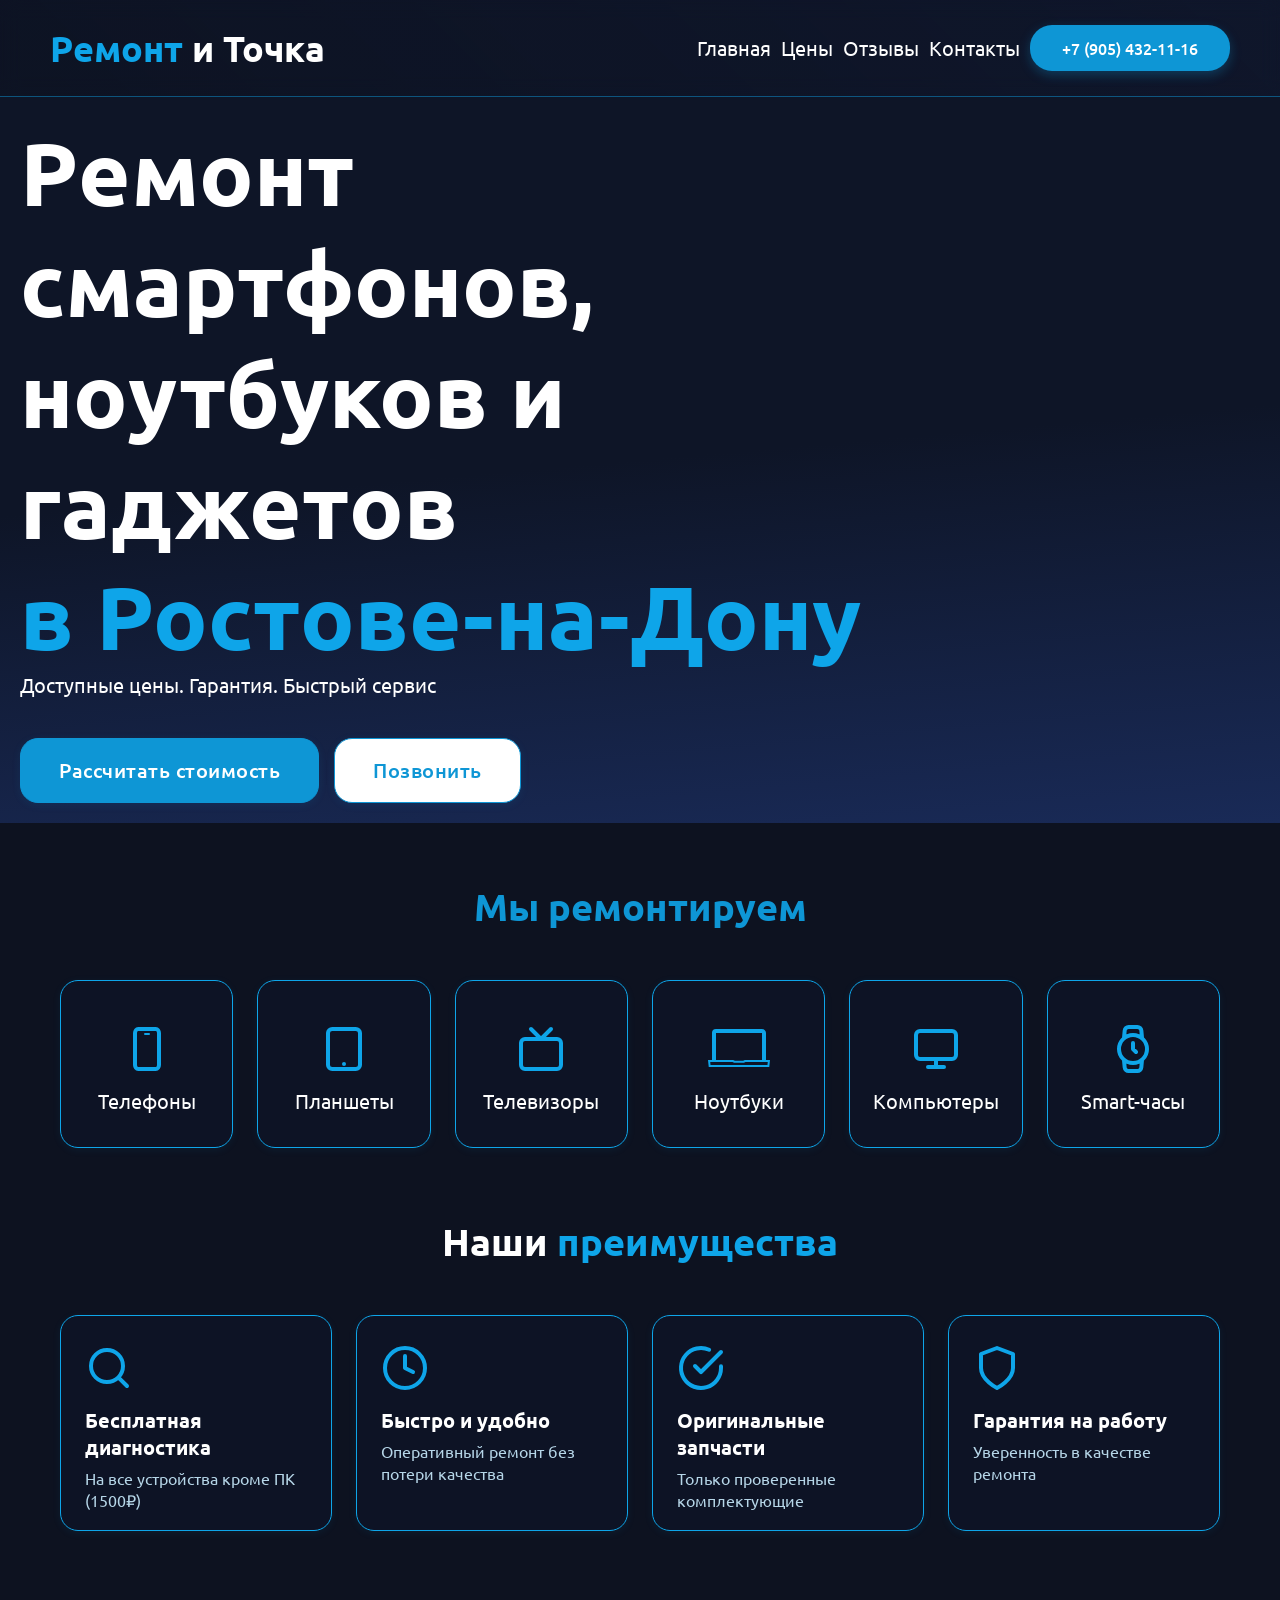
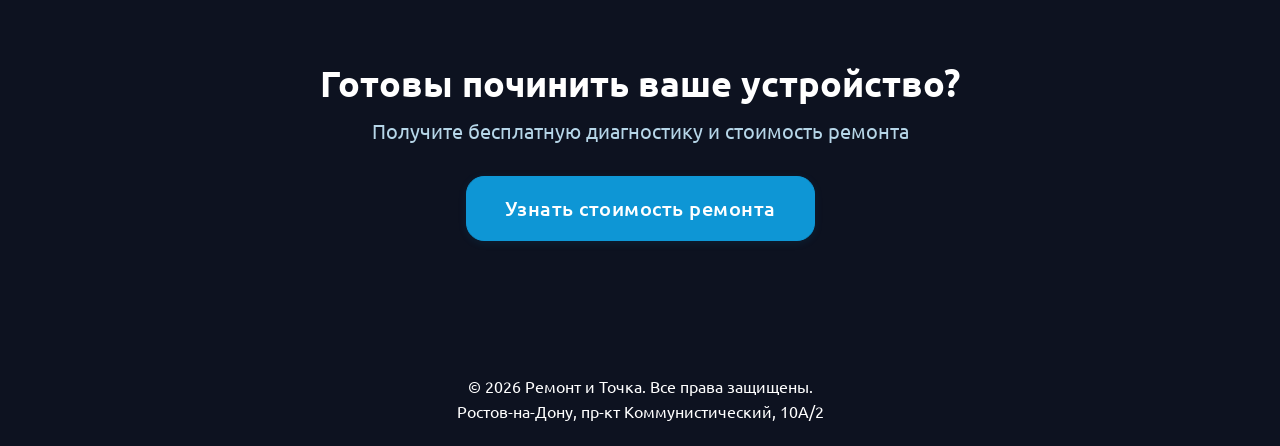
==== index.html @ 75913797 "First commit" ====
<!DOCTYPE html>
<html lang="ru">
<head>
    <meta charset="UTF-8">
    <meta name="viewport" content="width=device-width, initial-scale=1.0">
    <title>Ремонт и Точка - Ремонт гаджетов в Ростове-на-Дону</title>
    <link rel="stylesheet" href="css/main.css">
    <link rel="stylesheet" href="css/index.css">
</head>
<body>
    <header>
            <h1><span style="color: #0EA5E9;">Ремонт</span> и Точка</h1>
            <nav>
                <a href="index.html">Главная</a>    
                <a href="price.html">Цены</a>
                <a href="reviews.html">Отзывы</a>
                <a href="contacts.html">Контакты</a>
                <a href="tel:+79054321116" class="call-button">+7 (905) 432-11-16</a>
            </nav>
    </header>

    <section class="intro">
        <div class="intro_info-block">
            <div class="intro_info-block_text">
                <h2>Ремонт<br>смартфонов,<br>ноутбуков и <br>гаджетов <br> <span style="color: #0EA5E9;">в Ростове-на-Дону</span></h2>
                <p>Доступные цены. Гарантия. Быстрый сервис</p>
            </div>
            <div class="intro_info-block_buttons">
                <a href="price.html"price-button">Рассчитать стоимость</a>
                <a href="tel:+79054321116" class="call-button">Позвонить</a>
            </div>
        </div>
        <div class="intro_image">
            <img src="images/logo.png" alt="logo-image" height="800px" width="auto">
        </div>
    </section>

    <section class="repair-list">
        <h2>Мы ремонтируем</h2>
        <div class="repair-list-items">
            <div class="repair-list-card">
                <img src="icons/smartphone-ico.svg" alt="Телефоны">
                <span>Телефоны</span>
            </div>
            <div class="repair-list-card">
                <img src="icons/tablet-ico.svg" alt="Планшеты">
                <span>Планшеты</span>
            </div>
            <div class="repair-list-card">
                <img src="icons/tv-ico.svg" alt="Телевизоры">
                <span>Телевизоры</span>
            </div>
            <div class="repair-list-card">
                <img src="icons/laptop-ico.svg" alt="Ноутбуки">
                <span>Ноутбуки</span>
            </div>
            <div class="repair-list-card">
                <img src="icons/pc-ico.svg" alt="Компьютеры">
                <span>Компьютеры</span>
            </div>
            <div class="repair-list-card">
                <img src="icons/watch-ico.svg" alt="Smart-часы">
                <span>Smart-часы</span>
            </div>
        </div>
    </section>
    
    <section class="advantages">
        <h2>Наши <span style="color: #0EA5E9;">преимущества</span></h2>
        <div class="advantages-items">
            <div class="advantage-card">
                <img src="icons/zoom-ico.svg" alt="Бесплатная диагностика">
                <div class="advantage-card-title">Бесплатная диагностика</div>
                <div class="advantage-card-desc">На все устройства кроме ПК (1500₽)</div>
            </div>
            <div class="advantage-card">
                <img src="icons/clock-ico.svg" alt="Быстро и удобно">
                <div class="advantage-card-title">Быстро и удобно</div>
                <div class="advantage-card-desc">Оперативный ремонт без потери качества</div>
            </div>
            <div class="advantage-card">
                <img src="icons/check-ico.svg" alt="Оригинальные запчасти">
                <div class="advantage-card-title">Оригинальные запчасти</div>
                <div class="advantage-card-desc">Только проверенные комплектующие</div>
            </div>
            <div class="advantage-card">
                <img src="icons/shield-ico.svg" alt="Гарантия на работу">
                <div class="advantage-card-title">Гарантия на работу</div>
                <div class="advantage-card-desc">Уверенность в качестве ремонта</div>
            </div>
        </div>
    </section>

    <section class="cta">
        <h2>Готовы починить ваше устройство?</h2>
        <p>Получите бесплатную диагностику и стоимость ремонта</p>
        <a href="price.html" class="price-button">Узнать стоимость ремонта</a>
    </section>

    <footer>
        <p>© 2026 Ремонт и Точка. Все права защищены.</p>
        <p>Ростов-на-Дону, пр-кт Коммунистический, 10А/2</p>
    </footer>
</body>
</html>
---- css/main.css ----
@import url("http://fonts.googleapis.com/css?family=Ubuntu:regular,bold&subset=Latin");

html, body {
    font-family: 'Ubuntu';
    font-style: normal;
    margin: 0;
}

body {
    background-color: #0D1220;
    color: #FFFFFF;
}

header {
    display: flex;
    justify-content: space-between;
    align-items: center;

    background-image: linear-gradient(45deg, rgba(14, 21, 39, 0.5), rgba(25, 41, 87, 0.2));
    backdrop-filter: blur(10px);

    border-bottom: 1px solid rgba(14, 150, 213, 0.5);

    padding: 25px 50px;
}

header h1 {
    font-size: 36px;
    margin: 0;
}

header nav {
    display: flex;
    align-items: center;
    font-size: 20px;
    gap: 10px;
}

header nav a, a:visited, a:active {
    color: #FFFFFF;
    text-decoration: none;
}

header nav a:hover {
    color: #0E96D5;
}

header nav .call-button {
    display: inline-block;
    background-color: #0E96D5;
    color: #fff;
    font-size: 16px;
    font-weight: 500;
    padding: 12px 32px;
    border-radius: 22px;
    text-decoration: none;
    transition: all 0.3s ease;
    box-shadow: 0 4px 12px rgba(14, 150, 213, 0.3);
}

header nav .call-button:hover {
    background-color: #0E96D5;
    color: #fff;
    box-shadow: 0 6px 20px rgba(14, 150, 213, 0.5);
    transform: translateY(-2px);
}

footer {
    text-align: center;
    margin: 75px 0 25px 0;
}

footer p {
    margin: 5px;
}

@media (max-width: 950px) {
    header {
        flex-direction: column;
        gap: 15px;
        padding: 20px;
    }

    header h1 {
        font-size: 28px;
    }

    header nav {
        flex-direction: column;
        gap: 10px;
    }

    footer p {
        font-size: 14px;
    }
}
---- css/index.css ----
.intro {
    display: flex;
    justify-content: space-between;
    align-items: center;

    background-image: linear-gradient(175deg, #0E1527 50%, #192A57);

    padding: 0 100px;
}

.intro_info-block {
    display: flex;
    flex-direction: column;

    gap: 40px;
}

.intro_info-block_text h2 {
    font-size: 90px;
    margin: 0;
}

.intro_info-block_text p {
    font-size: 20px;
    margin: 0;
}

.intro_info-block_buttons {
    display: flex;
    gap: 15px;
}

.intro_info-block_buttons a, .price-button {
    display: flex;
    align-items: center;
    background-color: #0E96D5;
    color: #fff;
    font-size: 32px;
    font-weight: 500;
    padding: 18px 38px;
    border: 1.5px solid #0E96D5;
    border-radius: 18px;
    cursor: pointer;
    transition: background 0.18s, color 0.18s, border-color 0.18s, box-shadow 0.18s;
    box-shadow: 0 2px 8px rgba(14, 150, 213, 0.10);
    outline: none;
    position: relative;
    letter-spacing: 0.5px;
}

.intro_info-block_buttons button, .price-button {
    background-color: #0E96D5;
    color: #fff;
    border: 1.5px solid #0E96D5;
}

.intro_info-block_buttons button:hover, .price-button:hover {
    background-color: #fff;
    color: #0E96D5;
    border-color: #0E96D5;
}

.intro_info-block_buttons button:active, .price-button:active {
    background-color: #e6f4fa;
    color: #0E96D5;
    border-color: #0E96D5;
    box-shadow: 0 0 0 3px rgba(14, 150, 213, 0.10);
}

.intro_info-block_buttons .call-button {
    background-color: #fff;
    color: #0E96D5;
    border: 1.5px solid #0E96D5;
    margin-left: 0;
}

.intro_info-block_buttons .call-button:hover {
    background-color: #0E96D5;
    color: #fff;
    border-color: #fff;
}

.intro_info-block_buttons .call-button:active {
    background-color: #d2eaf7;
    color: #0E96D5;
    border-color: #0E96D5;
    box-shadow: 0 0 0 3px rgba(14, 150, 213, 0.10);
}

.intro_info-block_buttons a, .price-button {
    display: flex;
    align-items: center;
    justify-content: center;
    background-color: #0E96D5;
    color: #fff;
    font-size: 32px;
    font-weight: 500;
    padding: 18px 38px;
    border: 1.5px solid #0E96D5;
    border-radius: 18px;
    cursor: pointer;
    transition: background 0.18s, color 0.18s, border-color 0.18s, box-shadow 0.18s;
    box-shadow: 0 2px 8px rgba(14, 150, 213, 0.10);
    outline: none;
    position: relative;
    letter-spacing: 0.5px;
    text-decoration: none;
    display: inline-block;
}

.intro_info-block_buttons a:hover, .price-button:hover {
    background-color: #fff;
    color: #0E96D5;
    border-color: #0E96D5;
}

.intro_info-block_buttons a:active, .price-button:active {
    background-color: #e6f4fa;
    color: #0E96D5;
    border-color: #0E96D5;
    box-shadow: 0 0 0 3px rgba(14, 150, 213, 0.10);
}

.intro_image {
    pointer-events: none;
}

.repair-list {
    margin: 60px 0 0 0;
    padding: 0 50px;
}

.repair-list h2 {
    text-align: center;
    color: #0E96D5;
    font-size: 38px;
    margin-bottom: 40px;
    margin-top: 0;
    font-weight: 600;
}

.repair-list-items {
    display: flex;
    flex-wrap: nowrap;
    justify-content: center;
    gap: 24px;
    margin-bottom: 40px;
    padding: 10px;
    overflow-x: auto;
}

.repair-list-card {
    background: rgba(14, 21, 39, 0.7);
    border: 1.5px solid #0EA5E9;
    border-radius: 18px;
    width: 220px;
    min-height: 120px;
    display: flex;
    flex-direction: column;
    align-items: center;
    justify-content: center;
    padding: 28px 10px 18px 10px;
    box-shadow: 0 2px 8px rgba(14, 150, 213, 0.08);
    transition: border-color 0.18s, box-shadow 0.18s;
}
.repair-list-card:hover {
    border-color: #0E96D5;
    box-shadow: 0 10px 20px rgba(14, 150, 213, 0.35);
    scale: 1.01;
    transition: all 0.3s ease;
}
.repair-list-card img {
    margin-bottom: 15px;
}
.repair-list-card span {
    font-size: 20px;
    color: #fff;
    text-align: center;
}

.advantages {
    margin: 60px 0 0 0;
    padding: 0 50px;
}

.advantages h2 {
    text-align: center;
    font-size: 38px;
    margin-bottom: 40px;
    margin-top: 0;
    font-weight: 600;
}

.advantages-items {
    display: flex;
    flex-wrap: nowrap;
    justify-content: center;
    gap: 24px;
    margin-bottom: 40px;
    padding: 10px;
    overflow-x: auto;
}

.advantage-card {
    background: rgba(14, 21, 39, 0.7);
    border: 1.5px solid #0EA5E9;
    border-radius: 18px;
    width: 320px;
    min-height: 140px;
    display: flex;
    flex-direction: column;
    align-items: flex-start;
    justify-content: flex-start;
    padding: 28px 24px 18px 24px;
    box-shadow: 0 2px 8px rgba(14, 150, 213, 0.08);
    transition: border-color 0.18s, box-shadow 0.18s;
    position: relative;
}
.advantage-card:hover {
    border-color: #0E96D5;
    box-shadow: 0 10px 20px rgba(14, 150, 213, 0.35);
    scale: 1.01;
    transition: all 0.3s ease;
}
.advantage-card img {
    margin-bottom: 15px;
}
.advantage-card-title {
    font-size: 20px;
    color: #fff;
    font-weight: 600;
    margin-bottom: 6px;
}
.advantage-card-desc {
    font-size: 16px;
    color: #b6d6e8;
    line-height: 1.4;
}

.cta {
    margin: 60px 0 0 0;
    padding: 60px 50px;
    text-align: center;
}
.cta h2 {
    font-size: 36px;
    color: #fff;
    margin-bottom: 12px;
    margin-top: 0;
    font-weight: 600;
}
.cta p {
    font-size: 20px;
    color: #b6d6e8;
    margin-bottom: 32px;
    margin-top: 0;
}

@media (max-width: 950px) {
    .intro {
        flex-direction: column;
        justify-content: center;
        align-items: center;
        gap: 40px;
        padding: 20px;
    }

    .intro_info-block_text h2 {
        font-size: 48px;
        margin-bottom: 10px;
        text-align: center;
    }

    .intro_info-block_text p {
        font-size: 20px;
        margin: 0;
        text-align: center;
    }

    .intro_info-block_buttons {
        display: flex;
        flex-direction: column;
        justify-content: center;
        gap: 15px;
    }

    .intro_image {
        display: none;
    }

    .intro_info-block_buttons a, .price-button {
        text-align: center;
        font-size: 20px;
        padding: 7px 14px;
        border-radius: 18px;
        position: relative;
    }
}

@media (max-width: 1500px) {
   .intro {
        padding: 20px;
    }
   
    .intro_image {
        display: none;
    }
}

@media (max-width: 1700px) {
   .intro_info-block_buttons a, .price-button {
        text-align: center;
        font-size: 20px;
    }
}
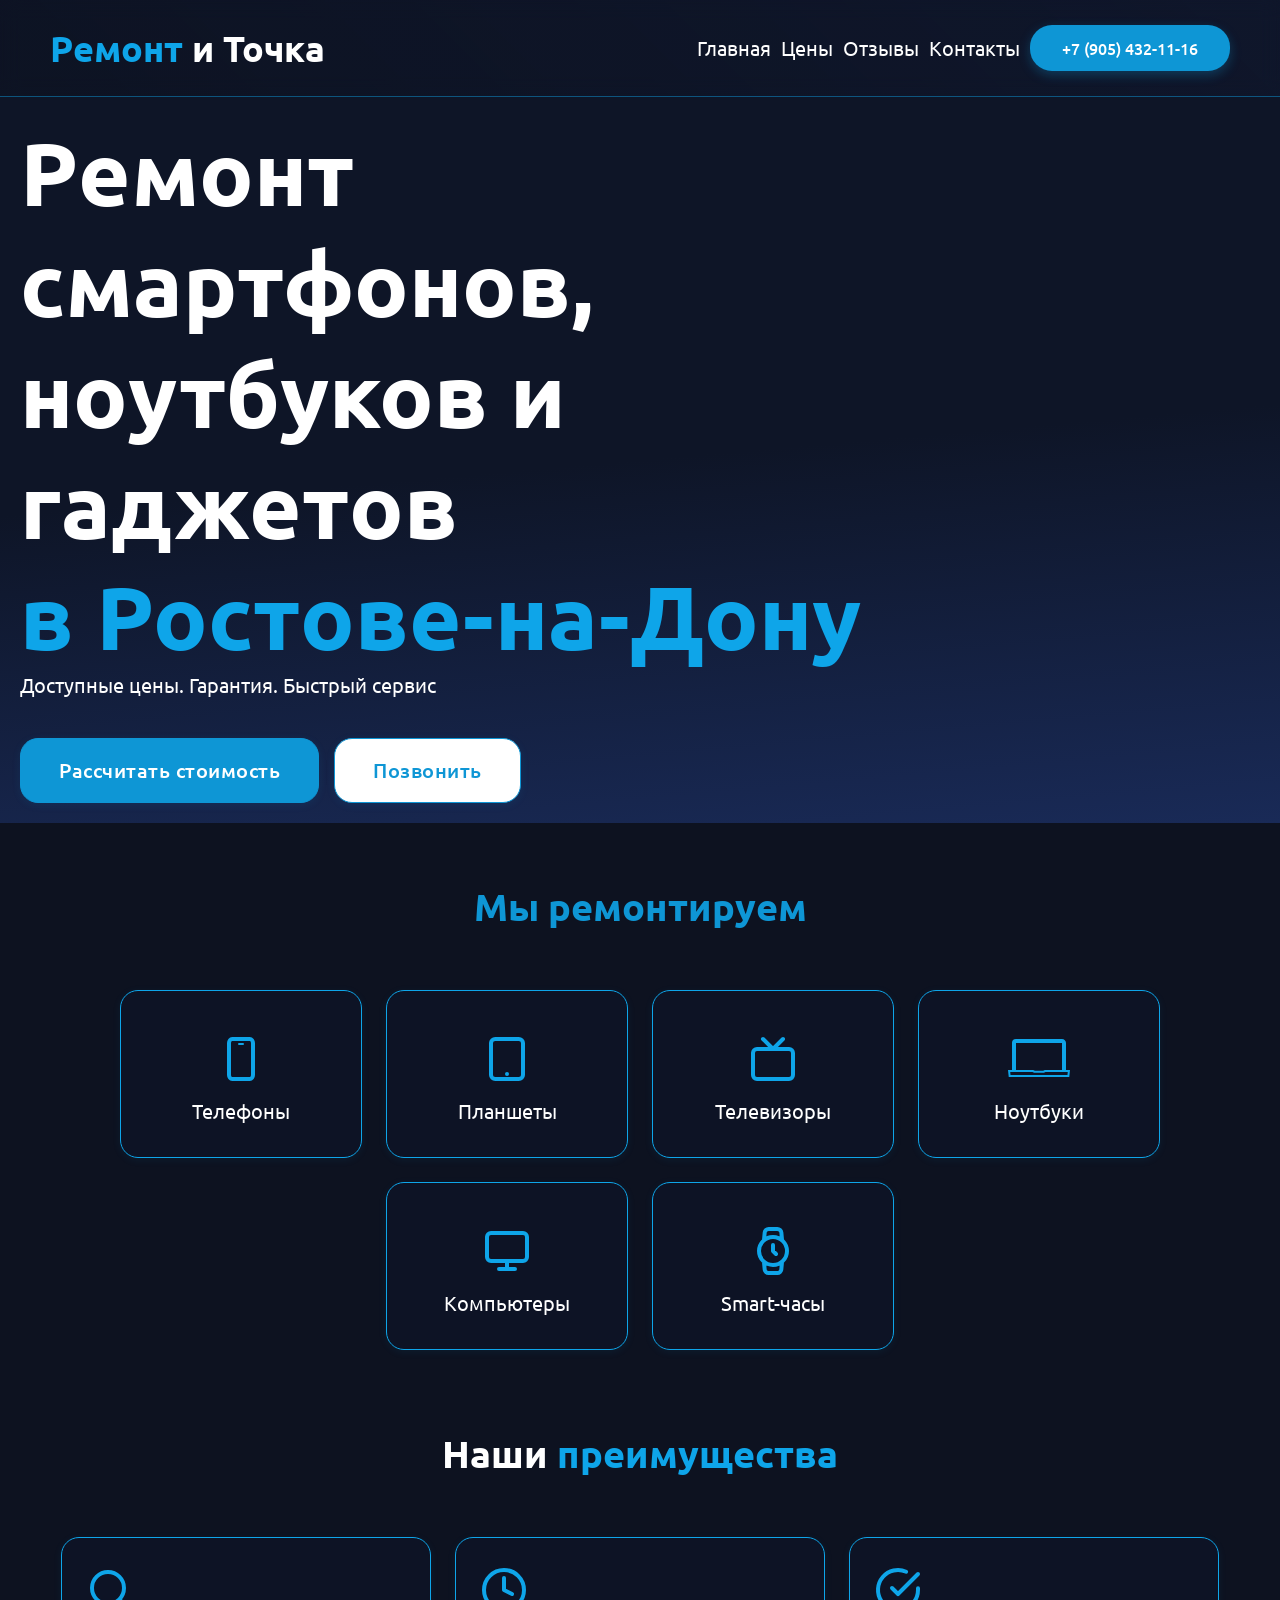
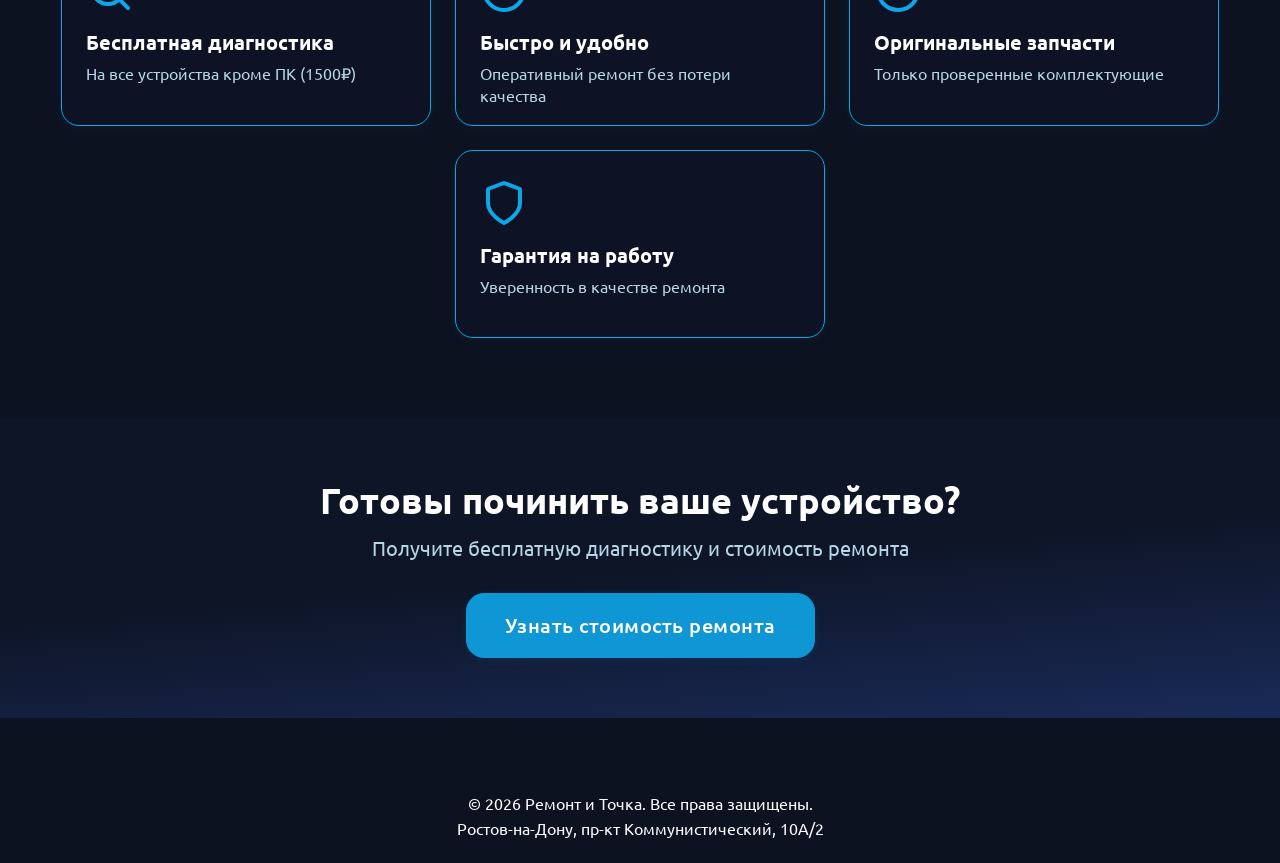
==== commit 4326462e: "bug fixes" ====
--- a/index.html
+++ b/index.html
@@ -4,6 +4,7 @@
     <meta charset="UTF-8">
     <meta name="viewport" content="width=device-width, initial-scale=1.0">
     <title>Ремонт и Точка - Ремонт гаджетов в Ростове-на-Дону</title>
+    <link rel="icon" type="image/png" href="/images/favicon.png">
     <link rel="stylesheet" href="css/main.css">
     <link rel="stylesheet" href="css/index.css">
 </head>
--- a/css/index.css
+++ b/css/index.css
@@ -127,7 +127,7 @@
 
 .repair-list {
     margin: 60px 0 0 0;
-    padding: 0 50px;
+    padding: 0;
 }
 
 .repair-list h2 {
@@ -141,12 +141,11 @@
 
 .repair-list-items {
     display: flex;
-    flex-wrap: nowrap;
+    flex-wrap: wrap;
     justify-content: center;
     gap: 24px;
     margin-bottom: 40px;
-    padding: 10px;
-    overflow-x: auto;
+    padding: 20px;
 }
 
 .repair-list-card {
@@ -165,7 +164,7 @@
 }
 .repair-list-card:hover {
     border-color: #0E96D5;
-    box-shadow: 0 10px 20px rgba(14, 150, 213, 0.35);
+    box-shadow: 0 0 20px rgba(14, 150, 213, 0.35);
     scale: 1.01;
     transition: all 0.3s ease;
 }
@@ -180,7 +179,7 @@
 
 .advantages {
     margin: 60px 0 0 0;
-    padding: 0 50px;
+    padding: 0;
 }
 
 .advantages h2 {
@@ -193,12 +192,12 @@
 
 .advantages-items {
     display: flex;
-    flex-wrap: nowrap;
+    flex-wrap: wrap;
     justify-content: center;
     gap: 24px;
     margin-bottom: 40px;
-    padding: 10px;
-    overflow-x: auto;
+    padding: 20px;
+
 }
 
 .advantage-card {
@@ -218,7 +217,7 @@
 }
 .advantage-card:hover {
     border-color: #0E96D5;
-    box-shadow: 0 10px 20px rgba(14, 150, 213, 0.35);
+    box-shadow: 0 0 20px rgba(14, 150, 213, 0.35);
     scale: 1.01;
     transition: all 0.3s ease;
 }
@@ -241,6 +240,7 @@
     margin: 60px 0 0 0;
     padding: 60px 50px;
     text-align: center;
+    background-image: linear-gradient(175deg, #0E1527 50%, #192A57);
 }
 .cta h2 {
     font-size: 36px;
@@ -312,4 +312,19 @@
         text-align: center;
         font-size: 20px;
     }
-}+}
+
+/* @media (max-width: 1100px) {
+    .repair-list-items {
+        flex-wrap: wrap;         
+        width: 100%;
+        padding: 0;
+    }
+
+    .advantages-items {
+        flex-wrap: wrap;         
+        width: 100%;
+        padding: 0;
+        margin: 0;
+    }
+} */
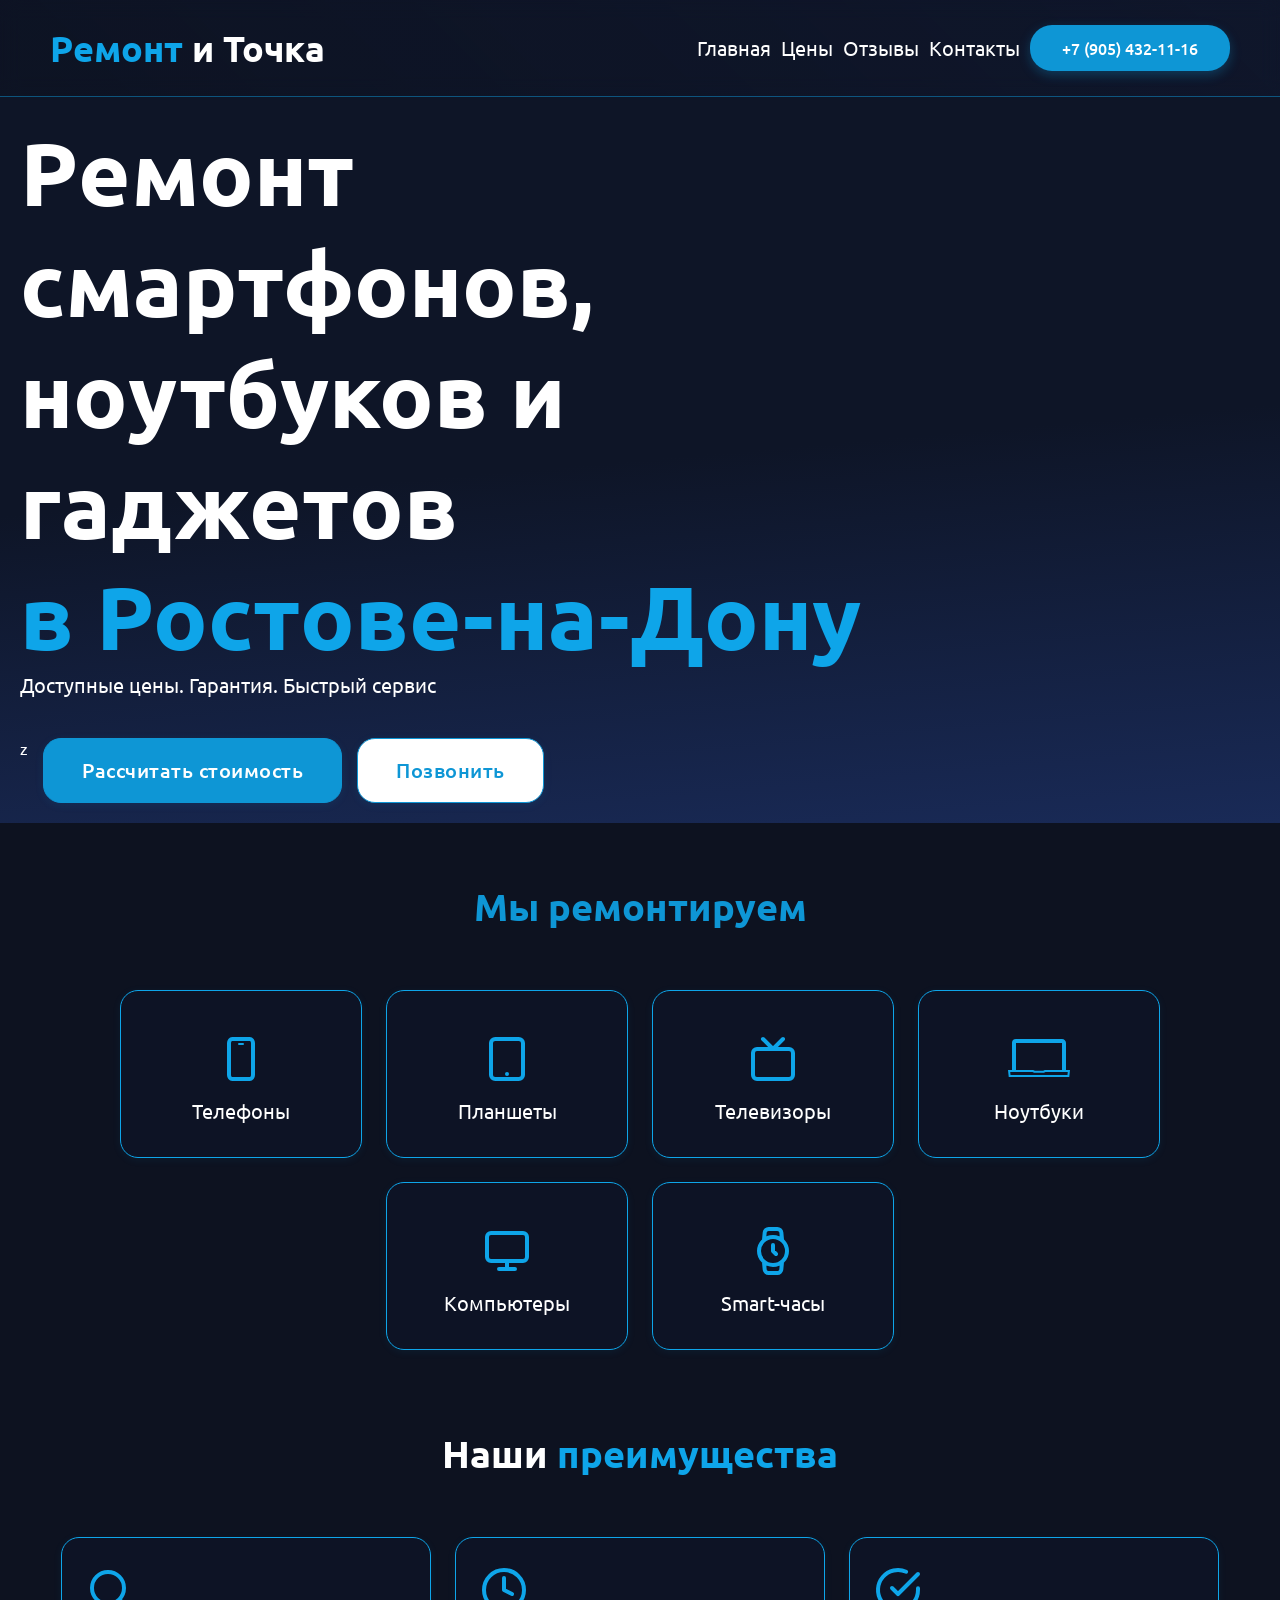
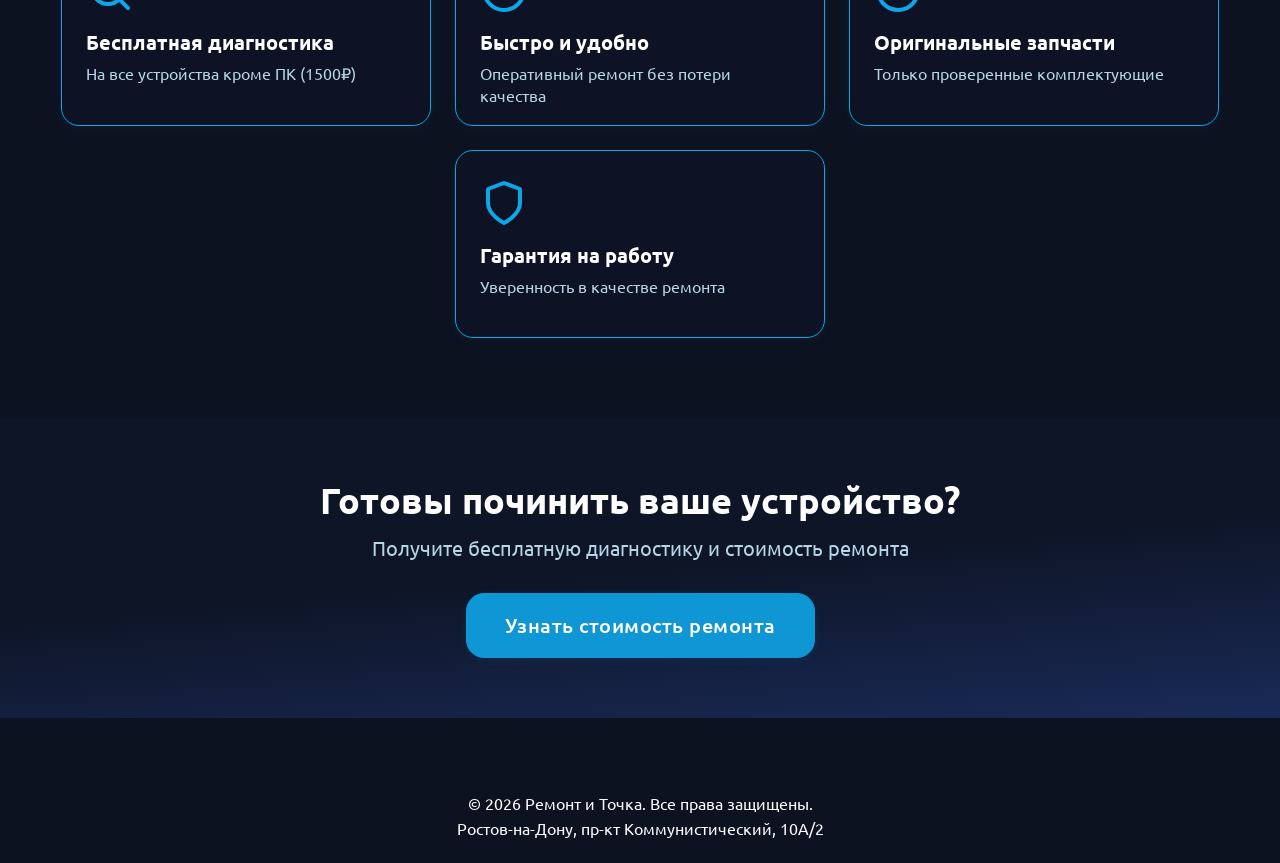
==== commit efae708c: "change image" ====
--- a/index.html
+++ b/index.html
@@ -27,7 +27,7 @@
                 <p>Доступные цены. Гарантия. Быстрый сервис</p>
             </div>
             <div class="intro_info-block_buttons">
-                <a href="price.html"price-button">Рассчитать стоимость</a>
+           z     <a href="price.html"price-button">Рассчитать стоимость</a>
                 <a href="tel:+79054321116" class="call-button">Позвонить</a>
             </div>
         </div>
--- a/css/index.css
+++ b/css/index.css
@@ -1,17 +1,16 @@
 .intro {
+    position: relative;
+    overflow: hidden;
     display: flex;
     justify-content: space-between;
     align-items: center;
-
     background-image: linear-gradient(175deg, #0E1527 50%, #192A57);
-
     padding: 0 100px;
 }
 
 .intro_info-block {
     display: flex;
     flex-direction: column;
-
     gap: 40px;
 }
 
